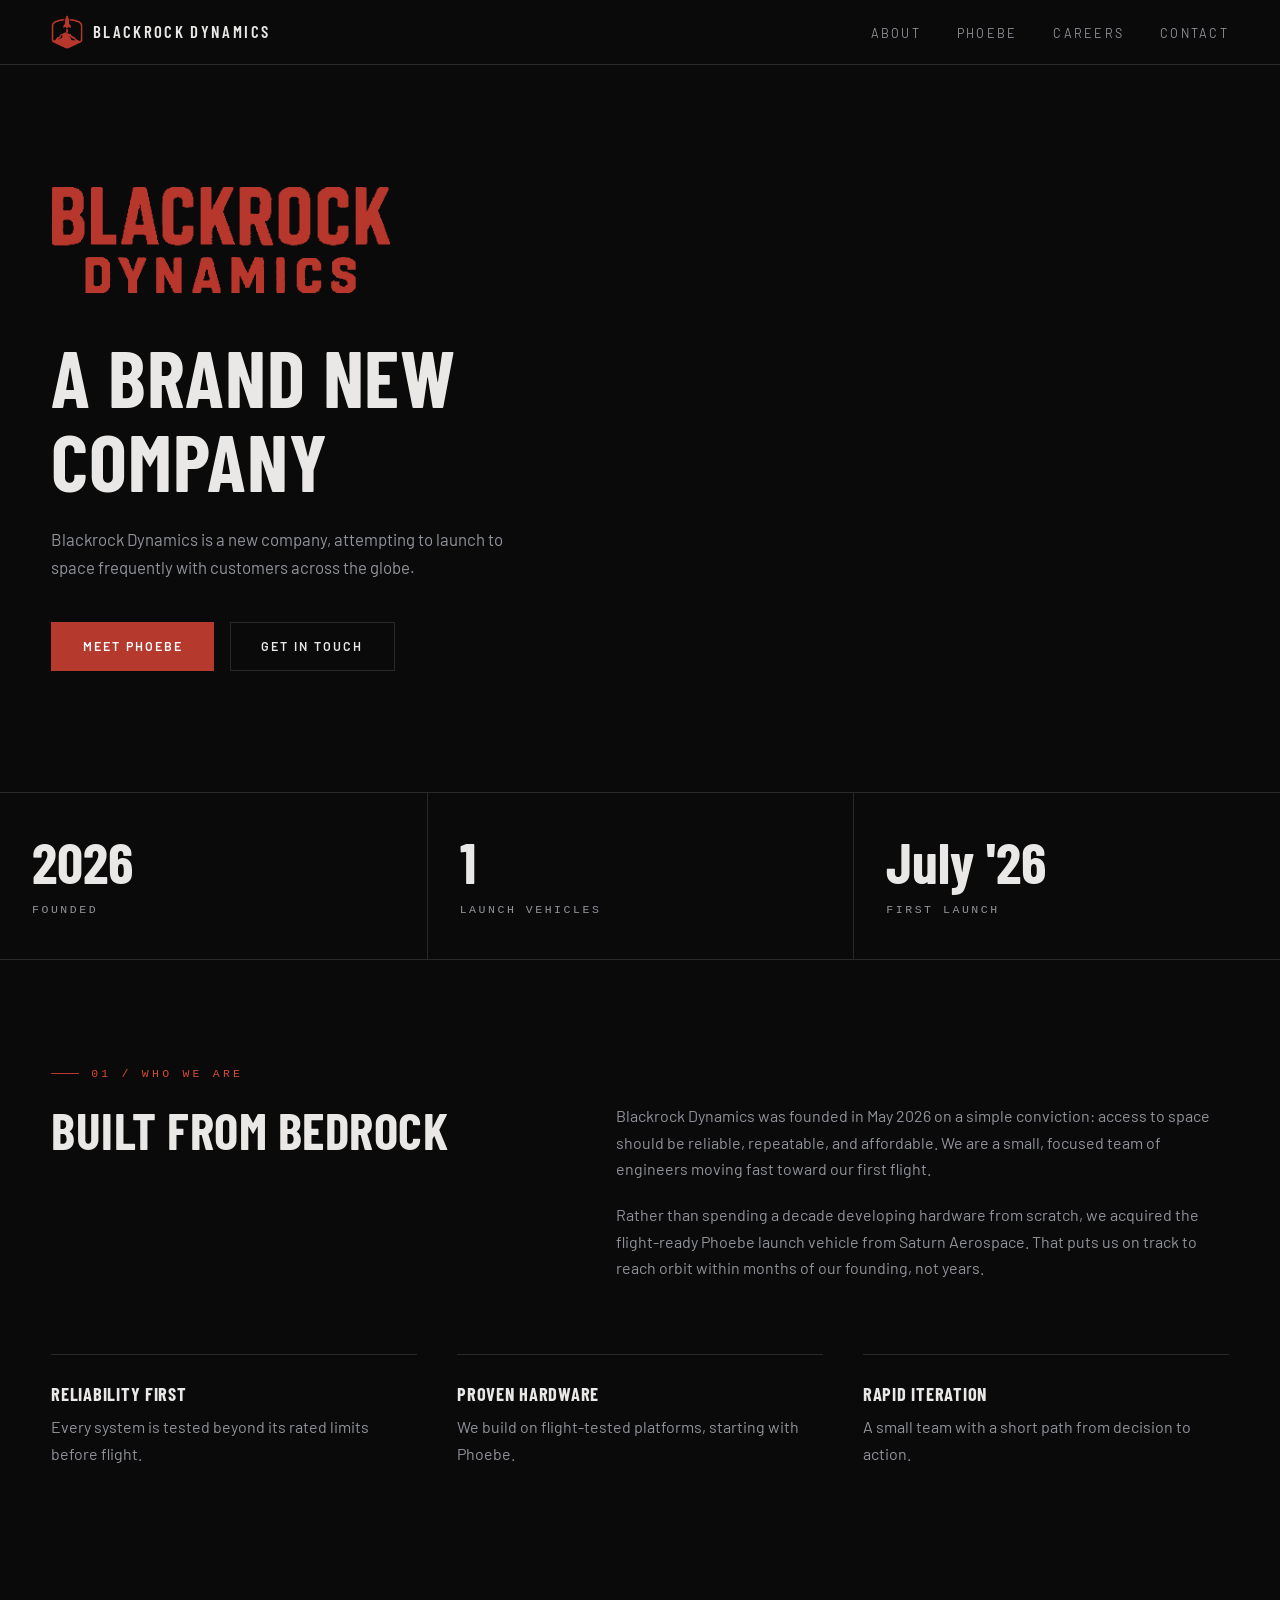
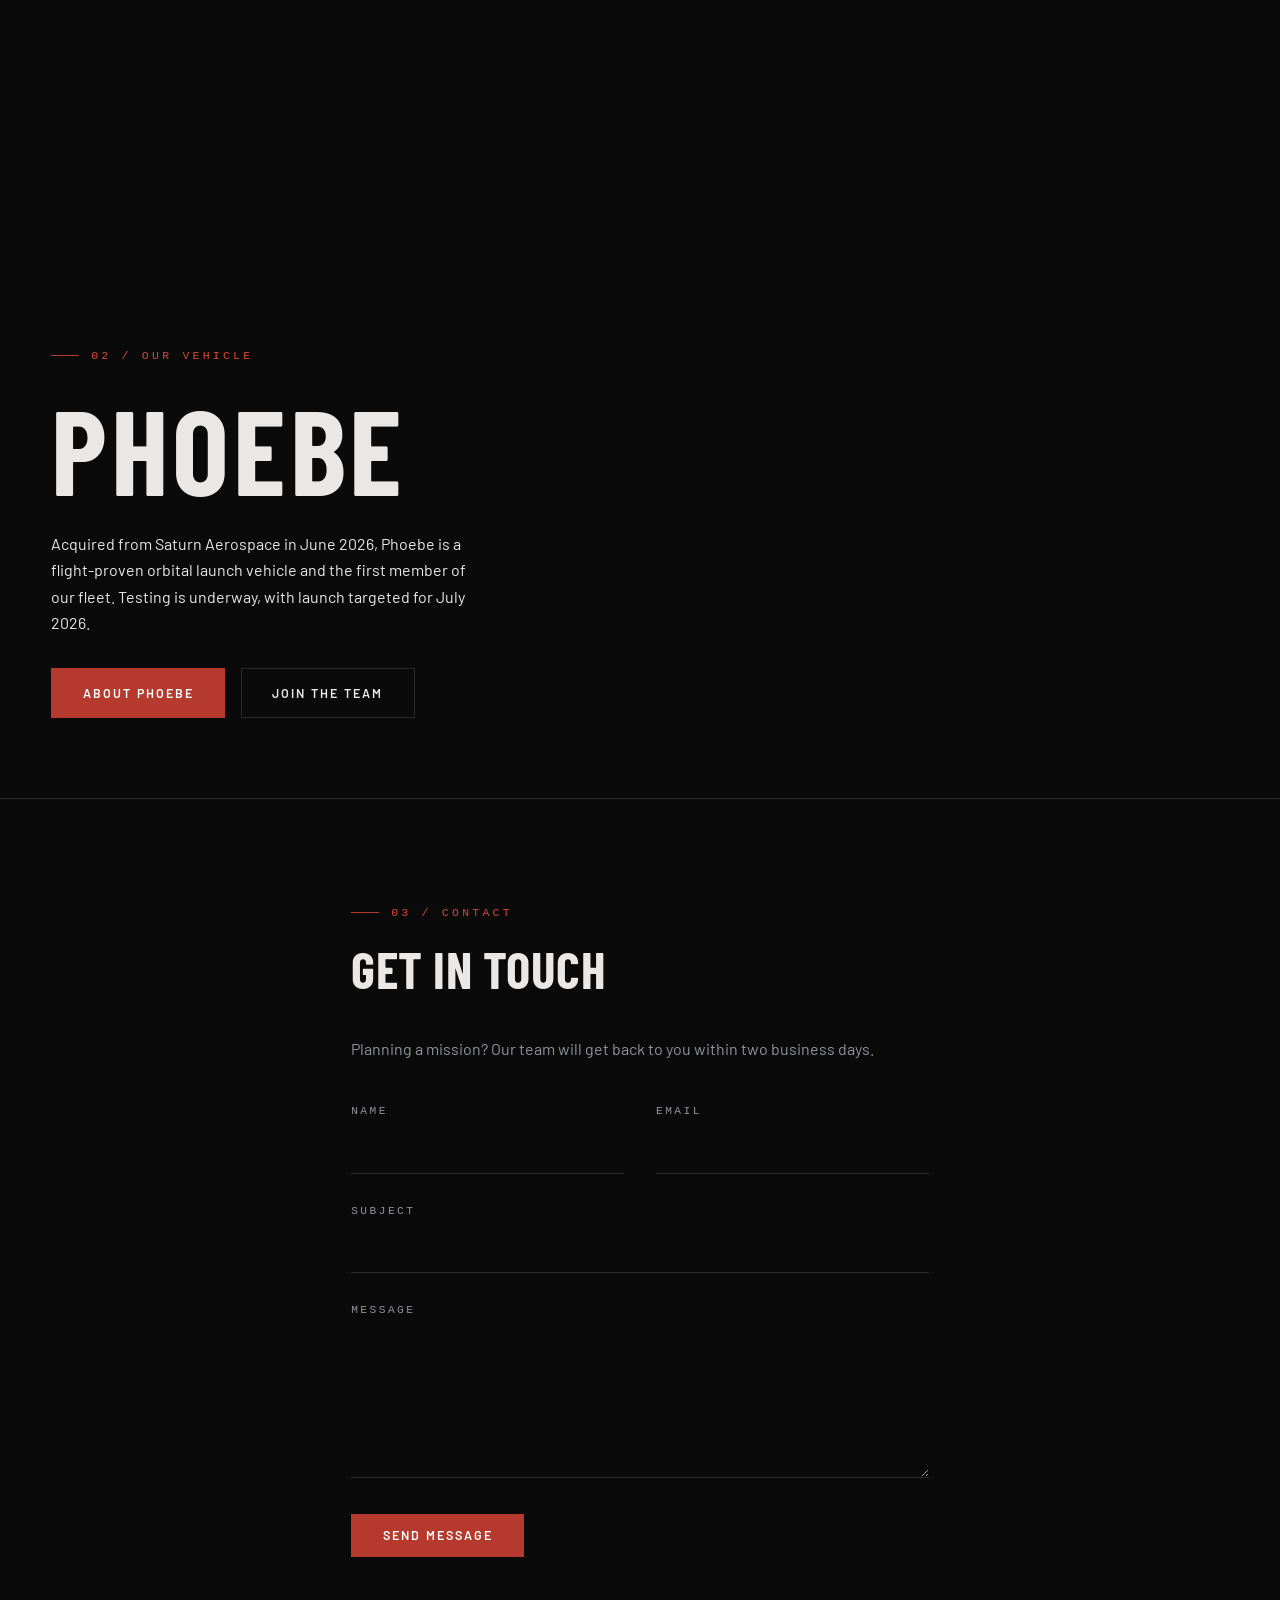
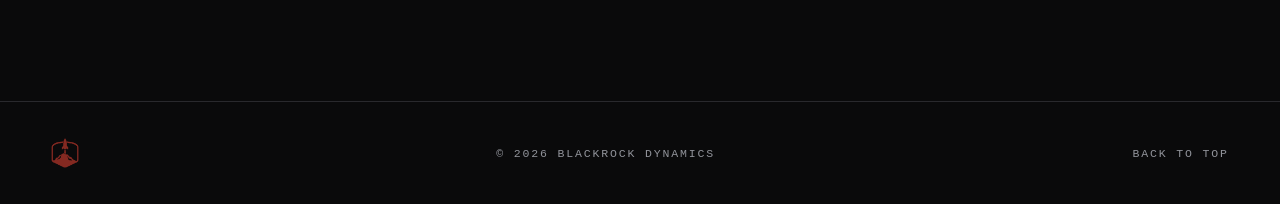
==== index.html @ 9d203391 "Initial website build Hey this is the blackrock site" ====
<!DOCTYPE html>
<html lang="en">
<head>
  <meta charset="UTF-8">
  <meta name="viewport" content="width=device-width, initial-scale=1.0">
  <title>Blackrock Dynamics</title>
  <meta name="description" content="Blackrock Dynamics is a new launch company flying flight-proven rockets, starting with Phoebe.">
  <link rel="icon" type="image/webp" href="img/favicon.webp">
  <link rel="preconnect" href="https://fonts.googleapis.com">
  <link rel="preconnect" href="https://fonts.gstatic.com" crossorigin>
  <link href="https://fonts.googleapis.com/css2?family=Barlow+Condensed:wght@600;700&family=Barlow:wght@400;500;600&display=swap" rel="stylesheet">
  <link rel="stylesheet" href="css/style.css">
</head>
<body>

  <header class="site-header" id="top">
    <nav class="nav container">
      <a href="index.html" class="nav-brand">
        <img src="img/favicon.webp" alt="Blackrock Dynamics emblem" class="nav-logo">
        <span class="nav-title">Blackrock&nbsp;Dynamics</span>
      </a>
      <button class="nav-toggle" id="navToggle" aria-label="Toggle navigation" aria-expanded="false">
        <span></span><span></span><span></span>
      </button>
      <ul class="nav-links" id="navLinks">
        <li><a href="#about">About</a></li>
        <li><a href="phoebe.html">Phoebe</a></li>
        <li><a href="careers.html">Careers</a></li>
        <li><a href="#contact">Contact</a></li>
      </ul>
    </nav>
  </header>

  <main>

    <!-- Hero -->
    <section class="hero">
      <div class="hero-inner">
        <img src="img/banner.webp" alt="Blackrock Dynamics" class="hero-banner reveal">
        <h1 class="hero-headline reveal">A Brand New Company</h1>
        <p class="hero-sub reveal">
          Blackrock Dynamics is a new company, attempting to launch to space
          frequently with customers across the globe.
        </p>
        <div class="hero-actions reveal">
          <a href="phoebe.html" class="btn btn-primary">Meet Phoebe</a>
          <a href="#contact" class="btn btn-ghost">Get in Touch</a>
        </div>
      </div>
    </section>

    <!-- Stats -->
    <section class="stats" id="stats">
      <div class="container stats-grid">
        <div class="stat reveal">
          <span class="stat-number" data-count="2026">0</span>
          <span class="stat-label">Founded</span>
        </div>
        <div class="stat reveal">
          <span class="stat-number" data-count="1">0</span>
          <span class="stat-label">Launch Vehicles</span>
        </div>
        <div class="stat reveal">
          <span class="stat-number">July '26</span>
          <span class="stat-label">First Launch</span>
        </div>
      </div>
    </section>

    <!-- About -->
    <section class="section" id="about">
      <div class="container">
        <p class="eyebrow reveal">01 / Who We Are</p>
        <div class="about-grid">
          <h2 class="section-title reveal">Built from Bedrock</h2>
          <div class="about-text reveal">
            <p>
              Blackrock Dynamics was founded in May 2026 on a simple
              conviction: access to space should be reliable, repeatable, and
              affordable. We are a small, focused team of engineers moving
              fast toward our first flight.
            </p>
            <p>
              Rather than spending a decade developing hardware from scratch,
              we acquired the flight-ready Phoebe launch vehicle from Saturn
              Aerospace. That puts us on track to reach orbit within months
              of our founding, not years.
            </p>
          </div>
        </div>
        <ul class="about-values">
          <li class="reveal"><strong>Reliability first</strong> Every system is tested beyond its rated limits before flight.</li>
          <li class="reveal"><strong>Proven hardware</strong> We build on flight-tested platforms, starting with Phoebe.</li>
          <li class="reveal"><strong>Rapid iteration</strong> A small team with a short path from decision to action.</li>
        </ul>
      </div>
    </section>

    <!-- Phoebe -->
    <section class="phoebe" id="phoebe">
      <div class="phoebe-inner">
        <p class="eyebrow reveal">02 / Our Vehicle</p>
        <h2 class="phoebe-title reveal">Phoebe</h2>
        <p class="phoebe-text reveal">
          Acquired from Saturn Aerospace in June 2026, Phoebe is a
          flight-proven orbital launch vehicle and the first member of our
          fleet. Testing is underway, with launch targeted for July 2026.
        </p>
        <div class="phoebe-actions reveal">
          <a href="phoebe.html" class="btn btn-primary">About Phoebe</a>
          <a href="careers.html" class="btn btn-ghost">Join the Team</a>
        </div>
      </div>
    </section>

    <!-- Contact -->
    <section class="section" id="contact">
      <div class="container contact-wrap">
        <p class="eyebrow reveal">03 / Contact</p>
        <h2 class="section-title reveal">Get in Touch</h2>
        <p class="contact-lead reveal">
          Planning a mission? Our team will get back to you within two business days.
        </p>
        <form class="contact-form reveal" id="contactForm" novalidate>
          <div class="form-row">
            <div class="form-field">
              <label for="name">Name</label>
              <input type="text" id="name" name="name" required autocomplete="name">
            </div>
            <div class="form-field">
              <label for="email">Email</label>
              <input type="email" id="email" name="email" required autocomplete="email">
            </div>
          </div>
          <div class="form-field">
            <label for="subject">Subject</label>
            <input type="text" id="subject" name="subject" required>
          </div>
          <div class="form-field">
            <label for="message">Message</label>
            <textarea id="message" name="message" rows="5" required></textarea>
          </div>
          <button type="submit" class="btn btn-primary">Send Message</button>
          <p class="form-status" id="formStatus" role="status"></p>
        </form>
      </div>
    </section>

  </main>

  <footer class="site-footer">
    <div class="container footer-inner">
      <img src="img/favicon.webp" alt="" class="footer-logo" aria-hidden="true">
      <p>&copy; <span id="year"></span> Blackrock Dynamics</p>
      <a href="#top" class="back-to-top">Back to top</a>
    </div>
  </footer>

  <script src="js/script.js"></script>
</body>
</html>
---- css/style.css ----
/* ============================================================
   Blackrock Dynamics - style.css
   ============================================================ */

:root {
  --brand: #b5392c;
  --brand-bright: #d24a37;
  --bg: #0a0a0b;
  --panel: #121214;
  --line: #29292d;
  --text: #e9e8e6;
  --muted: #91939a;
  --display: "Barlow Condensed", "Arial Narrow", sans-serif;
  --body: "Barlow", "Segoe UI", sans-serif;
  --mono: "Courier New", monospace;
  --page-pad: clamp(1.25rem, 4vw, 5rem);
}

* { margin: 0; padding: 0; box-sizing: border-box; }

html { scroll-behavior: smooth; }

body {
  font-family: var(--body);
  background: var(--bg);
  color: var(--text);
  line-height: 1.65;
  font-size: 1rem;
}

img { max-width: 100%; display: block; }

.container {
  width: 100%;
  margin-inline: auto;
  padding-inline: var(--page-pad);
}

::selection { background: var(--brand); color: #fff; }

/* ---------- Type helpers ---------- */
h1, h2, h3 {
  font-family: var(--display);
  text-transform: uppercase;
  line-height: 1.05;
  font-weight: 700;
  letter-spacing: 0.01em;
}

.eyebrow {
  display: flex;
  align-items: center;
  gap: 0.75rem;
  font-family: var(--mono);
  font-size: 0.72rem;
  letter-spacing: 0.28em;
  text-transform: uppercase;
  color: var(--brand-bright);
  margin-bottom: 1.25rem;
}

.eyebrow::before {
  content: "";
  width: 28px;
  height: 1px;
  background: var(--brand);
}

/* ---------- Header / Nav ---------- */
.site-header {
  position: sticky;
  top: 0;
  z-index: 100;
  background: rgba(10, 10, 11, 0.9);
  backdrop-filter: blur(8px);
  border-bottom: 1px solid var(--line);
}

.nav {
  display: flex;
  align-items: center;
  justify-content: space-between;
  height: 64px;
}

.nav-brand {
  display: flex;
  align-items: center;
  gap: 0.65rem;
  text-decoration: none;
  color: var(--text);
}

.nav-logo { height: 34px; width: auto; }

.nav-title {
  font-family: var(--display);
  font-weight: 600;
  letter-spacing: 0.14em;
  text-transform: uppercase;
  font-size: 1.05rem;
}

.nav-links {
  display: flex;
  gap: 2.25rem;
  list-style: none;
}

.nav-links a {
  color: var(--muted);
  text-decoration: none;
  font-size: 0.78rem;
  text-transform: uppercase;
  letter-spacing: 0.18em;
  padding-bottom: 4px;
  border-bottom: 1px solid transparent;
  transition: color 0.2s ease, border-color 0.2s ease;
}

.nav-links a:hover { color: var(--text); }

.nav-links a.active {
  color: var(--text);
  border-bottom-color: var(--brand);
}

.nav-toggle {
  display: none;
  flex-direction: column;
  gap: 5px;
  background: none;
  border: none;
  cursor: pointer;
  padding: 6px;
}

.nav-toggle span {
  width: 22px;
  height: 2px;
  background: var(--text);
  transition: transform 0.3s ease, opacity 0.3s ease;
}

.nav-toggle.open span:nth-child(1) { transform: translateY(7px) rotate(45deg); }
.nav-toggle.open span:nth-child(2) { opacity: 0; }
.nav-toggle.open span:nth-child(3) { transform: translateY(-7px) rotate(-45deg); }

/* ---------- Buttons ---------- */
.btn {
  display: inline-block;
  padding: 0.85rem 1.9rem;
  font-family: var(--body);
  font-weight: 600;
  font-size: 0.78rem;
  letter-spacing: 0.16em;
  text-transform: uppercase;
  text-decoration: none;
  border: 1px solid transparent;
  cursor: pointer;
  transition: background 0.2s ease, border-color 0.2s ease, color 0.2s ease;
}

.btn-primary {
  background: var(--brand);
  color: #fff;
}

.btn-primary:hover { background: var(--brand-bright); }

.btn-ghost {
  border-color: var(--line);
  color: var(--text);
  background: transparent;
}

.btn-ghost:hover { border-color: var(--text); }

/* ---------- Hero ---------- */
.hero {
  min-height: calc(88vh - 64px);
  display: flex;
  align-items: center;
  border-bottom: 1px solid var(--line);
  background:
    linear-gradient(90deg, rgba(10, 10, 11, 0.94) 0%, rgba(10, 10, 11, 0.6) 50%, rgba(10, 10, 11, 0.35) 100%),
    linear-gradient(0deg, rgba(10, 10, 11, 0.85) 0%, transparent 45%),
    url("../img/Phoebe_contrail.webp") left 65% / cover no-repeat;
}

.hero-inner {
  padding-block: 5rem;
  padding-inline: var(--page-pad);
  width: 100%;
}

.hero-banner {
  width: min(340px, 70%);
  margin-bottom: 2.5rem;
}

.hero-headline {
  font-size: clamp(2.6rem, 6.5vw, 5rem);
  max-width: 16ch;
}

.hero-sub {
  margin-top: 1.5rem;
  max-width: 52ch;
  color: var(--muted);
  font-size: 1.05rem;
}

.hero-actions {
  margin-top: 2.5rem;
  display: flex;
  gap: 1rem;
  flex-wrap: wrap;
}

/* ---------- Stats ---------- */
.stats {
  border-bottom: 1px solid var(--line);
}

.stats-grid {
  display: grid;
  grid-template-columns: repeat(3, 1fr);
  padding-inline: 0;
}

.stat {
  padding: 2.5rem 2rem;
  border-left: 1px solid var(--line);
}

.stat:first-child { border-left: none; }

.stat-number {
  display: block;
  font-family: var(--display);
  font-size: clamp(2.4rem, 4.5vw, 3.6rem);
  font-weight: 700;
  line-height: 1;
  color: var(--text);
}

.stat-label {
  display: block;
  margin-top: 0.6rem;
  font-family: var(--mono);
  color: var(--muted);
  font-size: 0.72rem;
  text-transform: uppercase;
  letter-spacing: 0.22em;
}

/* ---------- Sections ---------- */
.section { padding-block: 6.5rem; }

.section-title {
  font-size: clamp(2rem, 4.5vw, 3.2rem);
  margin-bottom: 2.5rem;
}

/* ---------- About ---------- */
.about-grid {
  display: grid;
  grid-template-columns: 0.9fr 1.1fr;
  gap: 4rem;
  align-items: start;
}

.about-grid .section-title { margin-bottom: 0; }

.about-text { color: var(--muted); }
.about-text p + p { margin-top: 1.25rem; }

.about-values {
  list-style: none;
  display: grid;
  grid-template-columns: repeat(3, 1fr);
  gap: 2.5rem;
  margin-top: 4.5rem;
}

.about-values li {
  border-top: 1px solid var(--line);
  padding-top: 1.5rem;
  color: var(--muted);
}

.about-values strong {
  display: block;
  color: var(--text);
  font-family: var(--display);
  text-transform: uppercase;
  font-size: 1.15rem;
  letter-spacing: 0.04em;
  margin-bottom: 0.35rem;
}

/* ---------- Phoebe (home section + page hero) ---------- */
.phoebe {
  position: relative;
  min-height: 92vh;
  display: flex;
  align-items: flex-end;
  background:
    linear-gradient(90deg, rgba(10, 10, 11, 0.88) 0%, rgba(10, 10, 11, 0.35) 55%, rgba(10, 10, 11, 0.15) 100%),
    linear-gradient(0deg, rgba(10, 10, 11, 0.9) 0%, transparent 40%),
    url("../img/Phoebe_pad.webp") center 30% / cover no-repeat;
  border-bottom: 1px solid var(--line);
}

.phoebe-inner {
  padding-block: 5rem;
  padding-inline: var(--page-pad);
  width: 100%;
}

.phoebe-title {
  font-size: clamp(3.5rem, 10vw, 7.5rem);
  letter-spacing: 0.03em;
}

.phoebe-text {
  margin-top: 1.25rem;
  max-width: 48ch;
  color: var(--text);
}

.phoebe-actions {
  margin-top: 2rem;
  display: flex;
  gap: 1rem;
  flex-wrap: wrap;
}

.phoebe.page-hero {
  min-height: 64vh;
}

/* ---------- Facts strip (Phoebe page) ---------- */
.facts {
  border-bottom: 1px solid var(--line);
}

.facts-grid {
  display: grid;
  grid-template-columns: repeat(4, 1fr);
  padding-inline: 0;
}

.fact {
  padding: 1.75rem 1.5rem;
  border-left: 1px solid var(--line);
}

.fact:first-child { border-left: none; }

.fact-label {
  display: block;
  font-family: var(--mono);
  font-size: 0.68rem;
  text-transform: uppercase;
  letter-spacing: 0.22em;
  color: var(--muted);
  margin-bottom: 0.3rem;
}

.fact-value {
  font-family: var(--display);
  text-transform: uppercase;
  font-size: 1.25rem;
  font-weight: 600;
}

/* ---------- Phoebe page body ---------- */
.vehicle-grid {
  display: grid;
  grid-template-columns: minmax(26rem, 0.85fr) minmax(36rem, 1.15fr);
  gap: clamp(2rem, 4vw, 6rem);
  align-items: start;
}

.vehicle-text { color: var(--muted); }
.vehicle-text p + p { margin-top: 1.25rem; }

.vehicle-figure {
  border: 1px solid var(--line);
  background: var(--panel);
}

.vehicle-figure img {
  width: 100%;
  aspect-ratio: 16 / 9;
  object-fit: cover;
}

.vehicle-figure figcaption {
  padding: 0.85rem 1.1rem;
  font-family: var(--mono);
  font-size: 0.7rem;
  text-transform: uppercase;
  letter-spacing: 0.16em;
  color: var(--muted);
}

.cta-strip {
  border-top: 1px solid var(--line);
  padding-block: 4rem;
}

.cta-strip-inner {
  display: flex;
  align-items: center;
  justify-content: space-between;
  gap: 2rem;
  flex-wrap: wrap;
}

.cta-strip h2 { font-size: clamp(1.6rem, 3.5vw, 2.4rem); }

/* ---------- Contact ---------- */
.contact-wrap { max-width: 680px; }

.contact-lead { color: var(--muted); margin-bottom: 2.5rem; }

.contact-form .form-row {
  display: grid;
  grid-template-columns: 1fr 1fr;
  gap: 2rem;
}

.form-field { margin-bottom: 1.75rem; }

.form-field label {
  display: block;
  margin-bottom: 0.3rem;
  font-family: var(--mono);
  font-size: 0.7rem;
  text-transform: uppercase;
  letter-spacing: 0.22em;
  color: var(--muted);
}

.form-field input,
.form-field textarea {
  width: 100%;
  padding: 0.65rem 0;
  background: transparent;
  border: none;
  border-bottom: 1px solid var(--line);
  color: var(--text);
  font: inherit;
  transition: border-color 0.2s ease;
}

.form-field input:focus,
.form-field textarea:focus {
  outline: none;
  border-bottom-color: var(--brand-bright);
}

.form-field input.invalid,
.form-field textarea.invalid {
  border-bottom-color: var(--brand-bright);
}

.form-field textarea { resize: vertical; }

.form-status {
  margin-top: 1.25rem;
  font-size: 0.9rem;
  min-height: 1.4em;
}

.form-status.success { color: #7fbf6f; }
.form-status.error { color: var(--brand-bright); }

/* ---------- Careers ---------- */
.careers-wrap { max-width: 860px; }

.careers-lead {
  color: var(--muted);
  font-size: 1.05rem;
  max-width: 60ch;
}

.careers-lead strong,
.careers-note strong { color: var(--text); }

.careers-note {
  margin-top: 1.75rem;
  border-left: 2px solid var(--brand);
  padding: 0.35rem 0 0.35rem 1.25rem;
  color: var(--muted);
}

.careers-form {
  margin-top: 2.5rem;
  border: 1px solid var(--line);
}

.careers-form iframe {
  display: block;
  width: 100%;
  height: 1100px;
  border: 0;
  background: #fff;
}

.careers-fallback {
  margin-top: 1rem;
  color: var(--muted);
  font-size: 0.9rem;
}

.careers-fallback a { color: var(--brand-bright); }

/* ---------- Footer ---------- */
.site-footer {
  border-top: 1px solid var(--line);
  padding-block: 2.25rem;
}

.footer-inner {
  display: flex;
  align-items: center;
  justify-content: space-between;
  gap: 1rem;
  flex-wrap: wrap;
  color: var(--muted);
  font-family: var(--mono);
  font-size: 0.72rem;
  text-transform: uppercase;
  letter-spacing: 0.16em;
}

.footer-logo { height: 30px; width: auto; opacity: 0.7; }

.back-to-top {
  color: var(--muted);
  text-decoration: none;
}

.back-to-top:hover { color: var(--text); }

/* ---------- Reveal animation ---------- */
.reveal {
  opacity: 0;
  transform: translateY(16px);
  transition: opacity 0.55s ease, transform 0.55s ease;
}

.reveal.visible {
  opacity: 1;
  transform: none;
}

@media (prefers-reduced-motion: reduce) {
  html { scroll-behavior: auto; }
  .reveal { opacity: 1; transform: none; transition: none; }
}

/* ---------- Responsive ---------- */
@media (max-width: 860px) {
  .about-grid,
  .vehicle-grid {
    grid-template-columns: 1fr;
    gap: 2.5rem;
  }

  .about-values {
    grid-template-columns: 1fr;
    gap: 1.5rem;
    margin-top: 3rem;
  }

  .facts-grid { grid-template-columns: repeat(2, 1fr); }

  .fact:nth-child(odd) { border-left: none; }

  .fact:nth-child(n+3) { border-top: 1px solid var(--line); }
}

@media (max-width: 720px) {
  .nav-toggle { display: flex; }

  .nav-links {
    position: absolute;
    top: 100%;
    left: 0;
    right: 0;
    flex-direction: column;
    gap: 0;
    background: var(--bg);
    border-bottom: 1px solid var(--line);
    max-height: 0;
    overflow: hidden;
    transition: max-height 0.3s ease;
  }

  .nav-links.open { max-height: 280px; }

  .nav-links li { border-top: 1px solid var(--line); }

  .nav-links a {
    display: block;
    padding: 1rem 4%;
    border-bottom: none;
  }

  .nav-links a.active { color: var(--brand-bright); }

  .stats-grid { grid-template-columns: 1fr; }

  .stat {
    border-left: none;
    border-top: 1px solid var(--line);
    padding: 1.75rem 0;
  }

  .stat:first-child { border-top: none; }

  .contact-form .form-row { grid-template-columns: 1fr; gap: 0; }

  .phoebe { min-height: 80vh; }
}
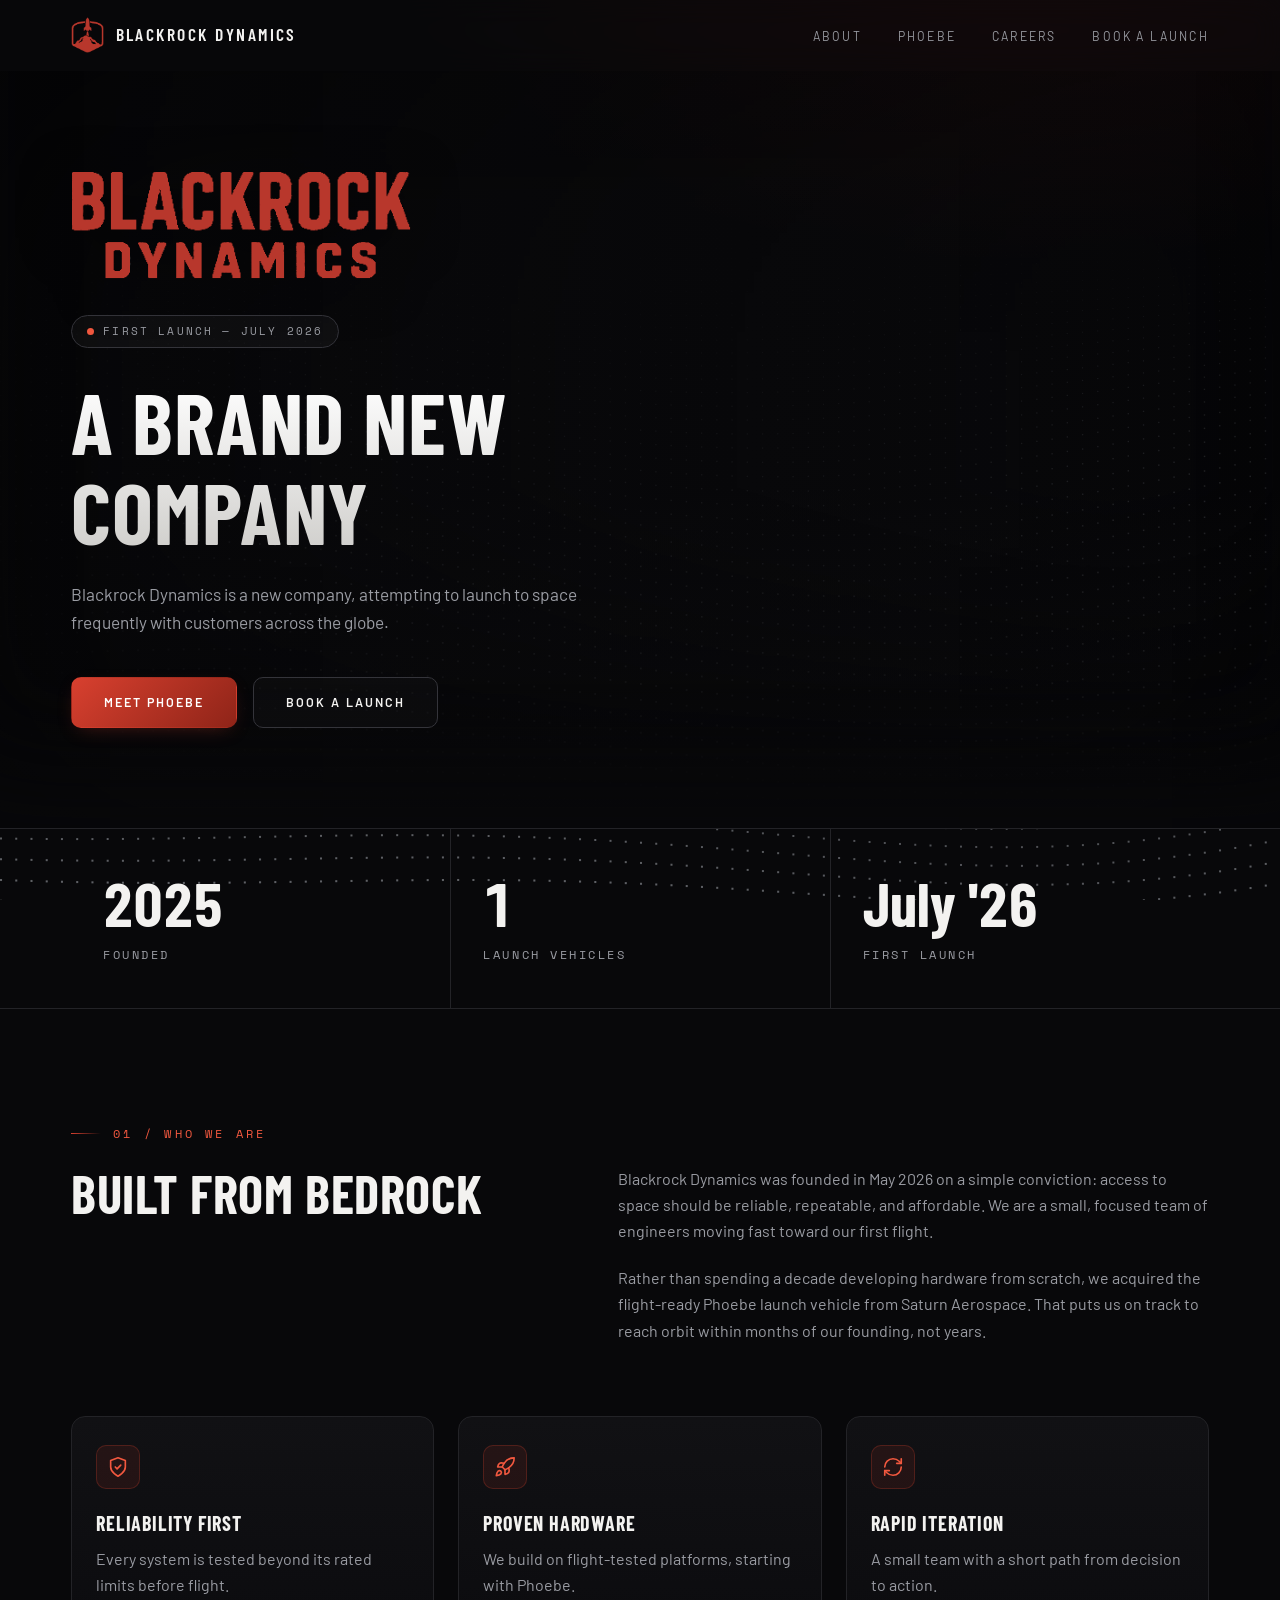
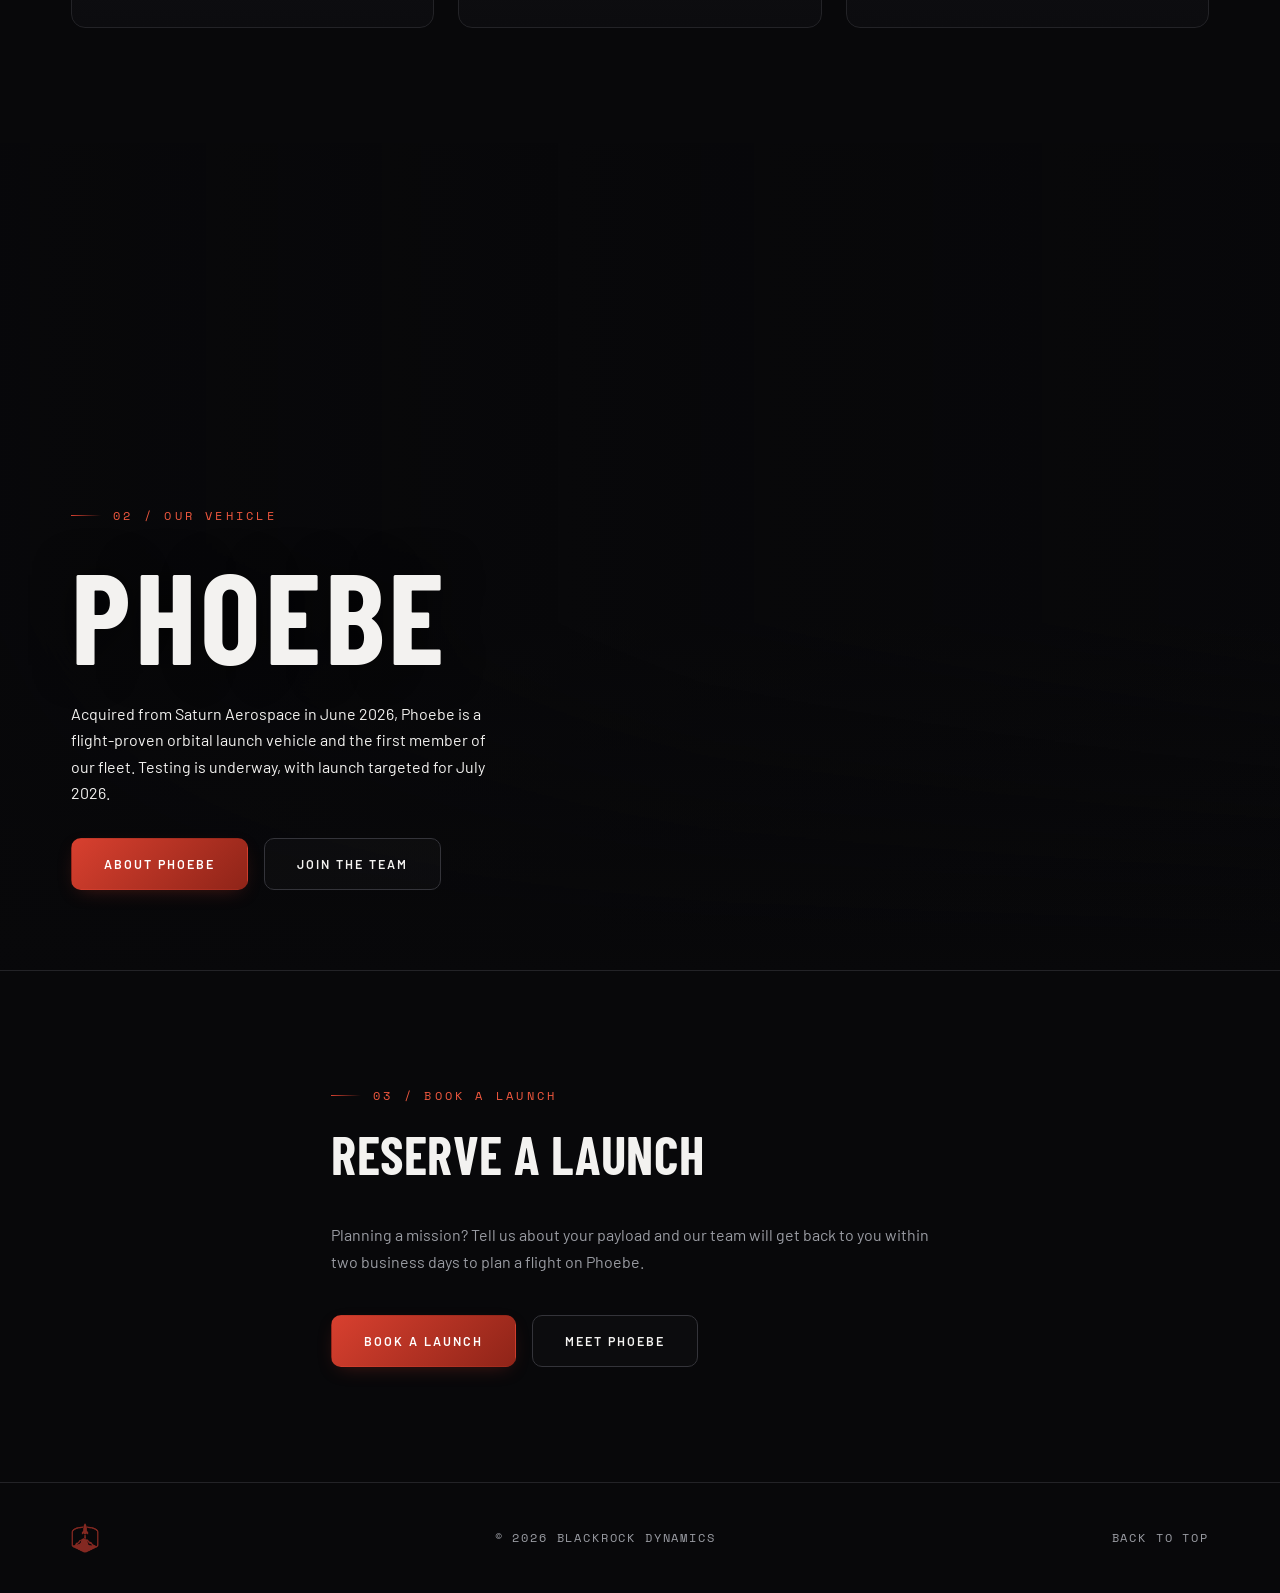
==== commit f37dc477: "Fix the page" ====
--- a/index.html
+++ b/index.html
@@ -8,10 +8,12 @@
   <link rel="icon" type="image/webp" href="img/favicon.webp">
   <link rel="preconnect" href="https://fonts.googleapis.com">
   <link rel="preconnect" href="https://fonts.gstatic.com" crossorigin>
-  <link href="https://fonts.googleapis.com/css2?family=Barlow+Condensed:wght@600;700&family=Barlow:wght@400;500;600&display=swap" rel="stylesheet">
+  <link href="https://fonts.googleapis.com/css2?family=Barlow+Condensed:wght@600;700&family=Barlow:wght@400;500;600&family=Space+Mono:wght@400;700&display=swap" rel="stylesheet">
   <link rel="stylesheet" href="css/style.css">
 </head>
 <body>
+
+  <canvas id="bg-waves" aria-hidden="true"></canvas>
 
   <header class="site-header" id="top">
     <nav class="nav container">
@@ -26,7 +28,7 @@
         <li><a href="#about">About</a></li>
         <li><a href="phoebe.html">Phoebe</a></li>
         <li><a href="careers.html">Careers</a></li>
-        <li><a href="#contact">Contact</a></li>
+        <li><a href="book.html">Book a Launch</a></li>
       </ul>
     </nav>
   </header>
@@ -37,6 +39,7 @@
     <section class="hero">
       <div class="hero-inner">
         <img src="img/banner.webp" alt="Blackrock Dynamics" class="hero-banner reveal">
+        <span class="hero-badge reveal"><span class="dot"></span>First launch &mdash; July 2026</span>
         <h1 class="hero-headline reveal">A Brand New Company</h1>
         <p class="hero-sub reveal">
           Blackrock Dynamics is a new company, attempting to launch to space
@@ -44,7 +47,7 @@
         </p>
         <div class="hero-actions reveal">
           <a href="phoebe.html" class="btn btn-primary">Meet Phoebe</a>
-          <a href="#contact" class="btn btn-ghost">Get in Touch</a>
+          <a href="book.html" class="btn btn-ghost">Book a Launch</a>
         </div>
       </div>
     </section>
@@ -89,9 +92,24 @@
           </div>
         </div>
         <ul class="about-values">
-          <li class="reveal"><strong>Reliability first</strong> Every system is tested beyond its rated limits before flight.</li>
-          <li class="reveal"><strong>Proven hardware</strong> We build on flight-tested platforms, starting with Phoebe.</li>
-          <li class="reveal"><strong>Rapid iteration</strong> A small team with a short path from decision to action.</li>
+          <li class="reveal">
+            <span class="value-icon" aria-hidden="true">
+              <svg viewBox="0 0 24 24" fill="none" stroke="currentColor" stroke-width="1.8" stroke-linecap="round" stroke-linejoin="round"><path d="M12 22s8-4 8-10V5l-8-3-8 3v7c0 6 8 10 8 10Z"/><path d="m9 12 2 2 4-4"/></svg>
+            </span>
+            <strong>Reliability first</strong> Every system is tested beyond its rated limits before flight.
+          </li>
+          <li class="reveal">
+            <span class="value-icon" aria-hidden="true">
+              <svg viewBox="0 0 24 24" fill="none" stroke="currentColor" stroke-width="1.8" stroke-linecap="round" stroke-linejoin="round"><path d="M4.5 16.5c-1.5 1.26-2 5-2 5s3.74-.5 5-2c.71-.84.7-2.13-.09-2.91a2.18 2.18 0 0 0-2.91-.09Z"/><path d="m12 15-3-3a22 22 0 0 1 2-3.95A12.88 12.88 0 0 1 22 2c0 2.72-.78 7.5-6 11a22.35 22.35 0 0 1-4 2Z"/><path d="M9 12H4s.55-3.03 2-4c1.62-1.08 5 0 5 0"/><path d="M12 15v5s3.03-.55 4-2c1.08-1.62 0-5 0-5"/></svg>
+            </span>
+            <strong>Proven hardware</strong> We build on flight-tested platforms, starting with Phoebe.
+          </li>
+          <li class="reveal">
+            <span class="value-icon" aria-hidden="true">
+              <svg viewBox="0 0 24 24" fill="none" stroke="currentColor" stroke-width="1.8" stroke-linecap="round" stroke-linejoin="round"><path d="M3 12a9 9 0 0 1 9-9 9.75 9.75 0 0 1 6.74 2.74L21 8"/><path d="M21 3v5h-5"/><path d="M21 12a9 9 0 0 1-9 9 9.75 9.75 0 0 1-6.74-2.74L3 16"/><path d="M3 21v-5h5"/></svg>
+            </span>
+            <strong>Rapid iteration</strong> A small team with a short path from decision to action.
+          </li>
         </ul>
       </div>
     </section>
@@ -113,36 +131,19 @@
       </div>
     </section>
 
-    <!-- Contact -->
+    <!-- Book a Launch -->
     <section class="section" id="contact">
       <div class="container contact-wrap">
-        <p class="eyebrow reveal">03 / Contact</p>
-        <h2 class="section-title reveal">Get in Touch</h2>
+        <p class="eyebrow reveal">03 / Book a Launch</p>
+        <h2 class="section-title reveal">Reserve a Launch</h2>
         <p class="contact-lead reveal">
-          Planning a mission? Our team will get back to you within two business days.
+          Planning a mission? Tell us about your payload and our team will get
+          back to you within two business days to plan a flight on Phoebe.
         </p>
-        <form class="contact-form reveal" id="contactForm" novalidate>
-          <div class="form-row">
-            <div class="form-field">
-              <label for="name">Name</label>
-              <input type="text" id="name" name="name" required autocomplete="name">
-            </div>
-            <div class="form-field">
-              <label for="email">Email</label>
-              <input type="email" id="email" name="email" required autocomplete="email">
-            </div>
-          </div>
-          <div class="form-field">
-            <label for="subject">Subject</label>
-            <input type="text" id="subject" name="subject" required>
-          </div>
-          <div class="form-field">
-            <label for="message">Message</label>
-            <textarea id="message" name="message" rows="5" required></textarea>
-          </div>
-          <button type="submit" class="btn btn-primary">Send Message</button>
-          <p class="form-status" id="formStatus" role="status"></p>
-        </form>
+        <div class="phoebe-actions reveal">
+          <a href="book.html" class="btn btn-primary">Book a Launch</a>
+          <a href="phoebe.html" class="btn btn-ghost">Meet Phoebe</a>
+        </div>
       </div>
     </section>
 
@@ -156,6 +157,7 @@
     </div>
   </footer>
 
+  <script src="js/waves.js"></script>
   <script src="js/script.js"></script>
 </body>
 </html>
--- a/css/style.css
+++ b/css/style.css
@@ -3,17 +3,38 @@
    ============================================================ */
 
 :root {
-  --brand: #b5392c;
-  --brand-bright: #d24a37;
-  --bg: #0a0a0b;
-  --panel: #121214;
-  --line: #29292d;
-  --text: #e9e8e6;
-  --muted: #91939a;
+  /* Brand */
+  --brand: #d8402f;
+  --brand-bright: #f1583f;
+  --brand-deep: #8f2418;
+  --brand-glow: rgba(216, 64, 47, 0.35);
+
+  /* Surfaces */
+  --bg: #08080a;
+  --bg-2: #0c0c0f;
+  --panel: #111114;
+  --panel-2: #16161a;
+  --line: #232327;
+  --line-bright: #34343a;
+
+  /* Text */
+  --text: #f3f2f0;
+  --muted: #9a9ca3;
+  --faint: #6c6e76;
+
+  /* Type */
   --display: "Barlow Condensed", "Arial Narrow", sans-serif;
   --body: "Barlow", "Segoe UI", sans-serif;
-  --mono: "Courier New", monospace;
+  --mono: "Space Mono", "Courier New", monospace;
+
+  /* Layout */
   --page-pad: clamp(1.25rem, 4vw, 5rem);
+  --maxw: 1240px;
+  --radius: 14px;
+  --radius-sm: 10px;
+
+  /* Motion */
+  --ease: cubic-bezier(0.22, 1, 0.36, 1);
 }
 
 * { margin: 0; padding: 0; box-sizing: border-box; }
@@ -22,27 +43,51 @@
 
 body {
   font-family: var(--body);
-  background: var(--bg);
+  background-color: var(--bg);
   color: var(--text);
   line-height: 1.65;
   font-size: 1rem;
+  -webkit-font-smoothing: antialiased;
+  text-rendering: optimizeLegibility;
+  /* Faint brand glow; the animated wave field (#bg-waves) sits on top of this */
+  background-image:
+    radial-gradient(1100px 620px at 80% -12%, rgba(216, 64, 47, 0.12), transparent 60%);
+  background-attachment: fixed;
+}
+
+/* ---------- Animated wave background ---------- */
+#bg-waves {
+  position: fixed;
+  inset: 0;
+  width: 100%;
+  height: 100%;
+  z-index: -1;
+  pointer-events: none;
+  display: block;
 }
 
 img { max-width: 100%; display: block; }
 
 .container {
   width: 100%;
+  max-width: var(--maxw);
   margin-inline: auto;
   padding-inline: var(--page-pad);
 }
 
 ::selection { background: var(--brand); color: #fff; }
+
+:focus-visible {
+  outline: 2px solid var(--brand-bright);
+  outline-offset: 3px;
+  border-radius: 3px;
+}
 
 /* ---------- Type helpers ---------- */
 h1, h2, h3 {
   font-family: var(--display);
   text-transform: uppercase;
-  line-height: 1.05;
+  line-height: 1.04;
   font-weight: 700;
   letter-spacing: 0.01em;
 }
@@ -56,14 +101,14 @@
   letter-spacing: 0.28em;
   text-transform: uppercase;
   color: var(--brand-bright);
-  margin-bottom: 1.25rem;
+  margin-bottom: 1.4rem;
 }
 
 .eyebrow::before {
   content: "";
-  width: 28px;
+  width: 30px;
   height: 1px;
-  background: var(--brand);
+  background: linear-gradient(90deg, var(--brand), transparent);
 }
 
 /* ---------- Header / Nav ---------- */
@@ -71,34 +116,47 @@
   position: sticky;
   top: 0;
   z-index: 100;
-  background: rgba(10, 10, 11, 0.9);
-  backdrop-filter: blur(8px);
-  border-bottom: 1px solid var(--line);
+  background: rgba(8, 8, 10, 0.55);
+  backdrop-filter: blur(14px) saturate(140%);
+  -webkit-backdrop-filter: blur(14px) saturate(140%);
+  border-bottom: 1px solid transparent;
+  transition: background 0.3s var(--ease), border-color 0.3s var(--ease);
+}
+
+.site-header.scrolled {
+  background: rgba(8, 8, 10, 0.88);
+  border-bottom-color: var(--line);
 }
 
 .nav {
   display: flex;
   align-items: center;
   justify-content: space-between;
-  height: 64px;
+  height: 70px;
 }
 
 .nav-brand {
   display: flex;
   align-items: center;
-  gap: 0.65rem;
+  gap: 0.7rem;
   text-decoration: none;
   color: var(--text);
 }
 
-.nav-logo { height: 34px; width: auto; }
+.nav-logo {
+  height: 36px;
+  width: auto;
+  transition: transform 0.3s var(--ease);
+}
+
+.nav-brand:hover .nav-logo { transform: rotate(-6deg) scale(1.05); }
 
 .nav-title {
   font-family: var(--display);
   font-weight: 600;
   letter-spacing: 0.14em;
   text-transform: uppercase;
-  font-size: 1.05rem;
+  font-size: 1.1rem;
 }
 
 .nav-links {
@@ -108,22 +166,34 @@
 }
 
 .nav-links a {
+  position: relative;
   color: var(--muted);
   text-decoration: none;
-  font-size: 0.78rem;
+  font-size: 0.76rem;
   text-transform: uppercase;
   letter-spacing: 0.18em;
-  padding-bottom: 4px;
-  border-bottom: 1px solid transparent;
-  transition: color 0.2s ease, border-color 0.2s ease;
+  padding-bottom: 5px;
+  transition: color 0.2s ease;
+}
+
+.nav-links a::after {
+  content: "";
+  position: absolute;
+  left: 0;
+  bottom: 0;
+  width: 100%;
+  height: 1.5px;
+  background: var(--brand);
+  transform: scaleX(0);
+  transform-origin: left;
+  transition: transform 0.28s var(--ease);
 }
 
 .nav-links a:hover { color: var(--text); }
-
-.nav-links a.active {
-  color: var(--text);
-  border-bottom-color: var(--brand);
-}
+.nav-links a:hover::after { transform: scaleX(1); }
+
+.nav-links a.active { color: var(--text); }
+.nav-links a.active::after { transform: scaleX(1); }
 
 .nav-toggle {
   display: none;
@@ -139,6 +209,7 @@
   width: 22px;
   height: 2px;
   background: var(--text);
+  border-radius: 2px;
   transition: transform 0.3s ease, opacity 0.3s ease;
 }
 
@@ -148,8 +219,12 @@
 
 /* ---------- Buttons ---------- */
 .btn {
-  display: inline-block;
-  padding: 0.85rem 1.9rem;
+  position: relative;
+  display: inline-flex;
+  align-items: center;
+  justify-content: center;
+  gap: 0.5rem;
+  padding: 0.9rem 2rem;
   font-family: var(--body);
   font-weight: 600;
   font-size: 0.78rem;
@@ -157,58 +232,123 @@
   text-transform: uppercase;
   text-decoration: none;
   border: 1px solid transparent;
+  border-radius: var(--radius-sm);
   cursor: pointer;
-  transition: background 0.2s ease, border-color 0.2s ease, color 0.2s ease;
-}
+  overflow: hidden;
+  transition: transform 0.2s var(--ease), background 0.2s ease,
+    border-color 0.2s ease, color 0.2s ease, box-shadow 0.25s ease;
+}
+
+.btn:hover { transform: translateY(-2px); }
+.btn:active { transform: translateY(0); }
 
 .btn-primary {
-  background: var(--brand);
+  background: linear-gradient(135deg, var(--brand) 0%, var(--brand-deep) 100%);
   color: #fff;
-}
-
-.btn-primary:hover { background: var(--brand-bright); }
+  box-shadow: 0 6px 20px -8px var(--brand-glow);
+}
+
+.btn-primary:hover {
+  background: linear-gradient(135deg, var(--brand-bright) 0%, var(--brand) 100%);
+  box-shadow: 0 10px 28px -8px var(--brand-glow);
+}
 
 .btn-ghost {
-  border-color: var(--line);
+  border-color: var(--line-bright);
   color: var(--text);
-  background: transparent;
-}
-
-.btn-ghost:hover { border-color: var(--text); }
+  background: rgba(255, 255, 255, 0.02);
+}
+
+.btn-ghost:hover {
+  border-color: var(--brand);
+  background: rgba(216, 64, 47, 0.08);
+}
 
 /* ---------- Hero ---------- */
 .hero {
-  min-height: calc(88vh - 64px);
-  display: flex;
-  align-items: center;
+  position: relative;
+  min-height: calc(92vh - 70px);
+  display: flex;
+  align-items: center;
+  overflow: hidden;
   border-bottom: 1px solid var(--line);
   background:
-    linear-gradient(90deg, rgba(10, 10, 11, 0.94) 0%, rgba(10, 10, 11, 0.6) 50%, rgba(10, 10, 11, 0.35) 100%),
-    linear-gradient(0deg, rgba(10, 10, 11, 0.85) 0%, transparent 45%),
+    linear-gradient(90deg, rgba(8, 8, 10, 0.95) 0%, rgba(8, 8, 10, 0.55) 50%, rgba(8, 8, 10, 0.25) 100%),
+    linear-gradient(0deg, var(--bg) 0%, transparent 45%),
     url("../img/Phoebe_contrail.webp") left 65% / cover no-repeat;
 }
 
+.hero::after {
+  /* cinematic vignette */
+  content: "";
+  position: absolute;
+  inset: 0;
+  pointer-events: none;
+  box-shadow: inset 0 -120px 120px -60px var(--bg),
+    inset 0 0 200px 40px rgba(0, 0, 0, 0.4);
+}
+
 .hero-inner {
+  position: relative;
+  z-index: 1;
   padding-block: 5rem;
   padding-inline: var(--page-pad);
   width: 100%;
+  max-width: var(--maxw);
+  margin-inline: auto;
+}
+
+.hero-badge {
+  display: inline-flex;
+  align-items: center;
+  gap: 0.6rem;
+  margin-bottom: 1.75rem;
+  padding: 0.4rem 0.9rem;
+  border: 1px solid var(--line-bright);
+  border-radius: 999px;
+  background: rgba(255, 255, 255, 0.03);
+  font-family: var(--mono);
+  font-size: 0.68rem;
+  letter-spacing: 0.2em;
+  text-transform: uppercase;
+  color: var(--muted);
+}
+
+.hero-badge .dot {
+  width: 7px;
+  height: 7px;
+  border-radius: 50%;
+  background: var(--brand-bright);
+  box-shadow: 0 0 0 0 var(--brand-glow);
+  animation: pulse 2.4s ease-out infinite;
+}
+
+@keyframes pulse {
+  0% { box-shadow: 0 0 0 0 rgba(241, 88, 63, 0.5); }
+  70% { box-shadow: 0 0 0 8px rgba(241, 88, 63, 0); }
+  100% { box-shadow: 0 0 0 0 rgba(241, 88, 63, 0); }
 }
 
 .hero-banner {
   width: min(340px, 70%);
-  margin-bottom: 2.5rem;
+  margin-bottom: 2.25rem;
+  filter: drop-shadow(0 8px 24px rgba(0, 0, 0, 0.5));
 }
 
 .hero-headline {
-  font-size: clamp(2.6rem, 6.5vw, 5rem);
+  font-size: clamp(2.8rem, 7vw, 5.4rem);
   max-width: 16ch;
+  background: linear-gradient(180deg, #fff 0%, #cfcecb 100%);
+  -webkit-background-clip: text;
+  background-clip: text;
+  color: transparent;
 }
 
 .hero-sub {
   margin-top: 1.5rem;
   max-width: 52ch;
   color: var(--muted);
-  font-size: 1.05rem;
+  font-size: 1.08rem;
 }
 
 .hero-actions {
@@ -226,28 +366,46 @@
 .stats-grid {
   display: grid;
   grid-template-columns: repeat(3, 1fr);
-  padding-inline: 0;
 }
 
 .stat {
-  padding: 2.5rem 2rem;
+  position: relative;
+  padding: 2.75rem 2rem;
   border-left: 1px solid var(--line);
-}
+  transition: background 0.3s var(--ease);
+}
+
+.stat::before {
+  content: "";
+  position: absolute;
+  top: -1px;
+  left: 0;
+  width: 100%;
+  height: 2px;
+  background: var(--brand);
+  transform: scaleX(0);
+  transform-origin: left;
+  transition: transform 0.35s var(--ease);
+}
+
+.stat:hover { background: rgba(255, 255, 255, 0.015); }
+.stat:hover::before { transform: scaleX(1); }
 
 .stat:first-child { border-left: none; }
 
 .stat-number {
   display: block;
   font-family: var(--display);
-  font-size: clamp(2.4rem, 4.5vw, 3.6rem);
+  font-size: clamp(2.6rem, 4.8vw, 3.8rem);
   font-weight: 700;
   line-height: 1;
   color: var(--text);
+  font-variant-numeric: tabular-nums;
 }
 
 .stat-label {
   display: block;
-  margin-top: 0.6rem;
+  margin-top: 0.7rem;
   font-family: var(--mono);
   color: var(--muted);
   font-size: 0.72rem;
@@ -256,10 +414,10 @@
 }
 
 /* ---------- Sections ---------- */
-.section { padding-block: 6.5rem; }
+.section { padding-block: clamp(4.5rem, 9vw, 7.5rem); }
 
 .section-title {
-  font-size: clamp(2rem, 4.5vw, 3.2rem);
+  font-size: clamp(2.1rem, 4.5vw, 3.3rem);
   margin-bottom: 2.5rem;
 }
 
@@ -280,24 +438,49 @@
   list-style: none;
   display: grid;
   grid-template-columns: repeat(3, 1fr);
-  gap: 2.5rem;
+  gap: 1.5rem;
   margin-top: 4.5rem;
 }
 
 .about-values li {
-  border-top: 1px solid var(--line);
-  padding-top: 1.5rem;
-  color: var(--muted);
-}
+  border: 1px solid var(--line);
+  border-radius: var(--radius);
+  background: linear-gradient(180deg, var(--panel) 0%, var(--bg-2) 100%);
+  padding: 1.75rem 1.5rem;
+  color: var(--muted);
+  transition: transform 0.3s var(--ease), border-color 0.3s var(--ease),
+    box-shadow 0.3s var(--ease);
+}
+
+.about-values li:hover {
+  transform: translateY(-4px);
+  border-color: var(--line-bright);
+  box-shadow: 0 18px 40px -24px rgba(0, 0, 0, 0.8);
+}
+
+.value-icon {
+  display: inline-flex;
+  align-items: center;
+  justify-content: center;
+  width: 44px;
+  height: 44px;
+  margin-bottom: 1.1rem;
+  border-radius: var(--radius-sm);
+  background: rgba(216, 64, 47, 0.1);
+  border: 1px solid rgba(216, 64, 47, 0.25);
+  color: var(--brand-bright);
+}
+
+.value-icon svg { width: 22px; height: 22px; }
 
 .about-values strong {
   display: block;
   color: var(--text);
   font-family: var(--display);
   text-transform: uppercase;
-  font-size: 1.15rem;
+  font-size: 1.25rem;
   letter-spacing: 0.04em;
-  margin-bottom: 0.35rem;
+  margin-bottom: 0.4rem;
 }
 
 /* ---------- Phoebe (home section + page hero) ---------- */
@@ -306,22 +489,28 @@
   min-height: 92vh;
   display: flex;
   align-items: flex-end;
+  overflow: hidden;
   background:
-    linear-gradient(90deg, rgba(10, 10, 11, 0.88) 0%, rgba(10, 10, 11, 0.35) 55%, rgba(10, 10, 11, 0.15) 100%),
-    linear-gradient(0deg, rgba(10, 10, 11, 0.9) 0%, transparent 40%),
+    linear-gradient(90deg, rgba(8, 8, 10, 0.9) 0%, rgba(8, 8, 10, 0.4) 55%, rgba(8, 8, 10, 0.15) 100%),
+    linear-gradient(0deg, var(--bg) 0%, transparent 42%),
     url("../img/Phoebe_pad.webp") center 30% / cover no-repeat;
   border-bottom: 1px solid var(--line);
 }
 
 .phoebe-inner {
+  position: relative;
+  z-index: 1;
   padding-block: 5rem;
   padding-inline: var(--page-pad);
   width: 100%;
+  max-width: var(--maxw);
+  margin-inline: auto;
 }
 
 .phoebe-title {
-  font-size: clamp(3.5rem, 10vw, 7.5rem);
+  font-size: clamp(3.5rem, 10vw, 8rem);
   letter-spacing: 0.03em;
+  text-shadow: 0 0 40px rgba(0, 0, 0, 0.6);
 }
 
 .phoebe-text {
@@ -349,13 +538,30 @@
 .facts-grid {
   display: grid;
   grid-template-columns: repeat(4, 1fr);
-  padding-inline: 0;
 }
 
 .fact {
-  padding: 1.75rem 1.5rem;
+  position: relative;
+  padding: 2rem 1.5rem;
   border-left: 1px solid var(--line);
-}
+  transition: background 0.3s var(--ease);
+}
+
+.fact::before {
+  content: "";
+  position: absolute;
+  top: 0;
+  left: 0;
+  width: 100%;
+  height: 2px;
+  background: var(--brand);
+  transform: scaleX(0);
+  transform-origin: left;
+  transition: transform 0.35s var(--ease);
+}
+
+.fact:hover { background: rgba(255, 255, 255, 0.015); }
+.fact:hover::before { transform: scaleX(1); }
 
 .fact:first-child { border-left: none; }
 
@@ -366,22 +572,22 @@
   text-transform: uppercase;
   letter-spacing: 0.22em;
   color: var(--muted);
-  margin-bottom: 0.3rem;
+  margin-bottom: 0.4rem;
 }
 
 .fact-value {
   font-family: var(--display);
   text-transform: uppercase;
-  font-size: 1.25rem;
+  font-size: 1.3rem;
   font-weight: 600;
 }
 
 /* ---------- Phoebe page body ---------- */
 .vehicle-grid {
   display: grid;
-  grid-template-columns: minmax(26rem, 0.85fr) minmax(36rem, 1.15fr);
-  gap: clamp(2rem, 4vw, 6rem);
-  align-items: start;
+  grid-template-columns: minmax(24rem, 0.9fr) minmax(30rem, 1.1fr);
+  gap: clamp(2rem, 4vw, 5rem);
+  align-items: center;
 }
 
 .vehicle-text { color: var(--muted); }
@@ -389,27 +595,37 @@
 
 .vehicle-figure {
   border: 1px solid var(--line);
+  border-radius: var(--radius);
   background: var(--panel);
+  overflow: hidden;
+  box-shadow: 0 30px 60px -30px rgba(0, 0, 0, 0.9);
 }
 
 .vehicle-figure img {
   width: 100%;
   aspect-ratio: 16 / 9;
   object-fit: cover;
-}
+  transition: transform 0.6s var(--ease);
+}
+
+.vehicle-figure:hover img { transform: scale(1.04); }
 
 .vehicle-figure figcaption {
-  padding: 0.85rem 1.1rem;
+  padding: 0.9rem 1.1rem;
   font-family: var(--mono);
   font-size: 0.7rem;
   text-transform: uppercase;
   letter-spacing: 0.16em;
   color: var(--muted);
+  border-top: 1px solid var(--line);
 }
 
 .cta-strip {
+  position: relative;
   border-top: 1px solid var(--line);
-  padding-block: 4rem;
+  padding-block: clamp(3rem, 6vw, 5rem);
+  background:
+    radial-gradient(700px 300px at 80% 0%, rgba(216, 64, 47, 0.12), transparent 60%);
 }
 
 .cta-strip-inner {
@@ -420,24 +636,31 @@
   flex-wrap: wrap;
 }
 
-.cta-strip h2 { font-size: clamp(1.6rem, 3.5vw, 2.4rem); }
+.cta-strip h2 { font-size: clamp(1.7rem, 3.5vw, 2.6rem); }
 
 /* ---------- Contact ---------- */
-.contact-wrap { max-width: 680px; }
+.contact-wrap { max-width: 720px; }
 
 .contact-lead { color: var(--muted); margin-bottom: 2.5rem; }
+
+.contact-form {
+  border: 1px solid var(--line);
+  border-radius: var(--radius);
+  background: linear-gradient(180deg, var(--panel) 0%, var(--bg-2) 100%);
+  padding: clamp(1.75rem, 4vw, 2.75rem);
+}
 
 .contact-form .form-row {
   display: grid;
   grid-template-columns: 1fr 1fr;
-  gap: 2rem;
-}
-
-.form-field { margin-bottom: 1.75rem; }
+  gap: 1.75rem;
+}
+
+.form-field { margin-bottom: 1.6rem; }
 
 .form-field label {
   display: block;
-  margin-bottom: 0.3rem;
+  margin-bottom: 0.45rem;
   font-family: var(--mono);
   font-size: 0.7rem;
   text-transform: uppercase;
@@ -448,27 +671,35 @@
 .form-field input,
 .form-field textarea {
   width: 100%;
-  padding: 0.65rem 0;
-  background: transparent;
-  border: none;
-  border-bottom: 1px solid var(--line);
+  padding: 0.8rem 0.95rem;
+  background: rgba(0, 0, 0, 0.25);
+  border: 1px solid var(--line);
+  border-radius: var(--radius-sm);
   color: var(--text);
   font: inherit;
-  transition: border-color 0.2s ease;
-}
+  transition: border-color 0.2s ease, box-shadow 0.2s ease, background 0.2s ease;
+}
+
+.form-field input::placeholder,
+.form-field textarea::placeholder { color: var(--faint); }
 
 .form-field input:focus,
 .form-field textarea:focus {
   outline: none;
-  border-bottom-color: var(--brand-bright);
+  border-color: var(--brand);
+  background: rgba(0, 0, 0, 0.4);
+  box-shadow: 0 0 0 3px rgba(216, 64, 47, 0.18);
 }
 
 .form-field input.invalid,
 .form-field textarea.invalid {
-  border-bottom-color: var(--brand-bright);
-}
-
-.form-field textarea { resize: vertical; }
+  border-color: var(--brand-bright);
+  box-shadow: 0 0 0 3px rgba(241, 88, 63, 0.15);
+}
+
+.form-field textarea { resize: vertical; min-height: 130px; }
+
+.contact-form .btn { width: 100%; margin-top: 0.25rem; }
 
 .form-status {
   margin-top: 1.25rem;
@@ -476,15 +707,15 @@
   min-height: 1.4em;
 }
 
-.form-status.success { color: #7fbf6f; }
+.form-status.success { color: #6fcf7f; }
 .form-status.error { color: var(--brand-bright); }
 
 /* ---------- Careers ---------- */
-.careers-wrap { max-width: 860px; }
+.careers-wrap { max-width: 900px; }
 
 .careers-lead {
   color: var(--muted);
-  font-size: 1.05rem;
+  font-size: 1.08rem;
   max-width: 60ch;
 }
 
@@ -493,14 +724,20 @@
 
 .careers-note {
   margin-top: 1.75rem;
-  border-left: 2px solid var(--brand);
-  padding: 0.35rem 0 0.35rem 1.25rem;
+  border: 1px solid var(--line);
+  border-left: 3px solid var(--brand);
+  border-radius: var(--radius-sm);
+  background: rgba(216, 64, 47, 0.06);
+  padding: 1rem 1.25rem;
   color: var(--muted);
 }
 
 .careers-form {
   margin-top: 2.5rem;
   border: 1px solid var(--line);
+  border-radius: var(--radius);
+  overflow: hidden;
+  box-shadow: 0 30px 60px -30px rgba(0, 0, 0, 0.9);
 }
 
 .careers-form iframe {
@@ -522,7 +759,7 @@
 /* ---------- Footer ---------- */
 .site-footer {
   border-top: 1px solid var(--line);
-  padding-block: 2.25rem;
+  padding-block: 2.5rem;
 }
 
 .footer-inner {
@@ -543,15 +780,16 @@
 .back-to-top {
   color: var(--muted);
   text-decoration: none;
-}
-
-.back-to-top:hover { color: var(--text); }
+  transition: color 0.2s ease;
+}
+
+.back-to-top:hover { color: var(--brand-bright); }
 
 /* ---------- Reveal animation ---------- */
 .reveal {
   opacity: 0;
-  transform: translateY(16px);
-  transition: opacity 0.55s ease, transform 0.55s ease;
+  transform: translateY(20px);
+  transition: opacity 0.6s var(--ease), transform 0.6s var(--ease);
 }
 
 .reveal.visible {
@@ -562,6 +800,8 @@
 @media (prefers-reduced-motion: reduce) {
   html { scroll-behavior: auto; }
   .reveal { opacity: 1; transform: none; transition: none; }
+  .hero-badge .dot { animation: none; }
+  .btn:hover, .about-values li:hover, .vehicle-figure:hover img { transform: none; }
 }
 
 /* ---------- Responsive ---------- */
@@ -574,7 +814,7 @@
 
   .about-values {
     grid-template-columns: 1fr;
-    gap: 1.5rem;
+    gap: 1.25rem;
     margin-top: 3rem;
   }
 
@@ -595,23 +835,25 @@
     right: 0;
     flex-direction: column;
     gap: 0;
-    background: var(--bg);
+    background: rgba(8, 8, 10, 0.97);
+    backdrop-filter: blur(14px);
+    -webkit-backdrop-filter: blur(14px);
     border-bottom: 1px solid var(--line);
     max-height: 0;
     overflow: hidden;
     transition: max-height 0.3s ease;
   }
 
-  .nav-links.open { max-height: 280px; }
+  .nav-links.open { max-height: 300px; }
 
   .nav-links li { border-top: 1px solid var(--line); }
 
   .nav-links a {
     display: block;
     padding: 1rem 4%;
-    border-bottom: none;
   }
 
+  .nav-links a::after { display: none; }
   .nav-links a.active { color: var(--brand-bright); }
 
   .stats-grid { grid-template-columns: 1fr; }
